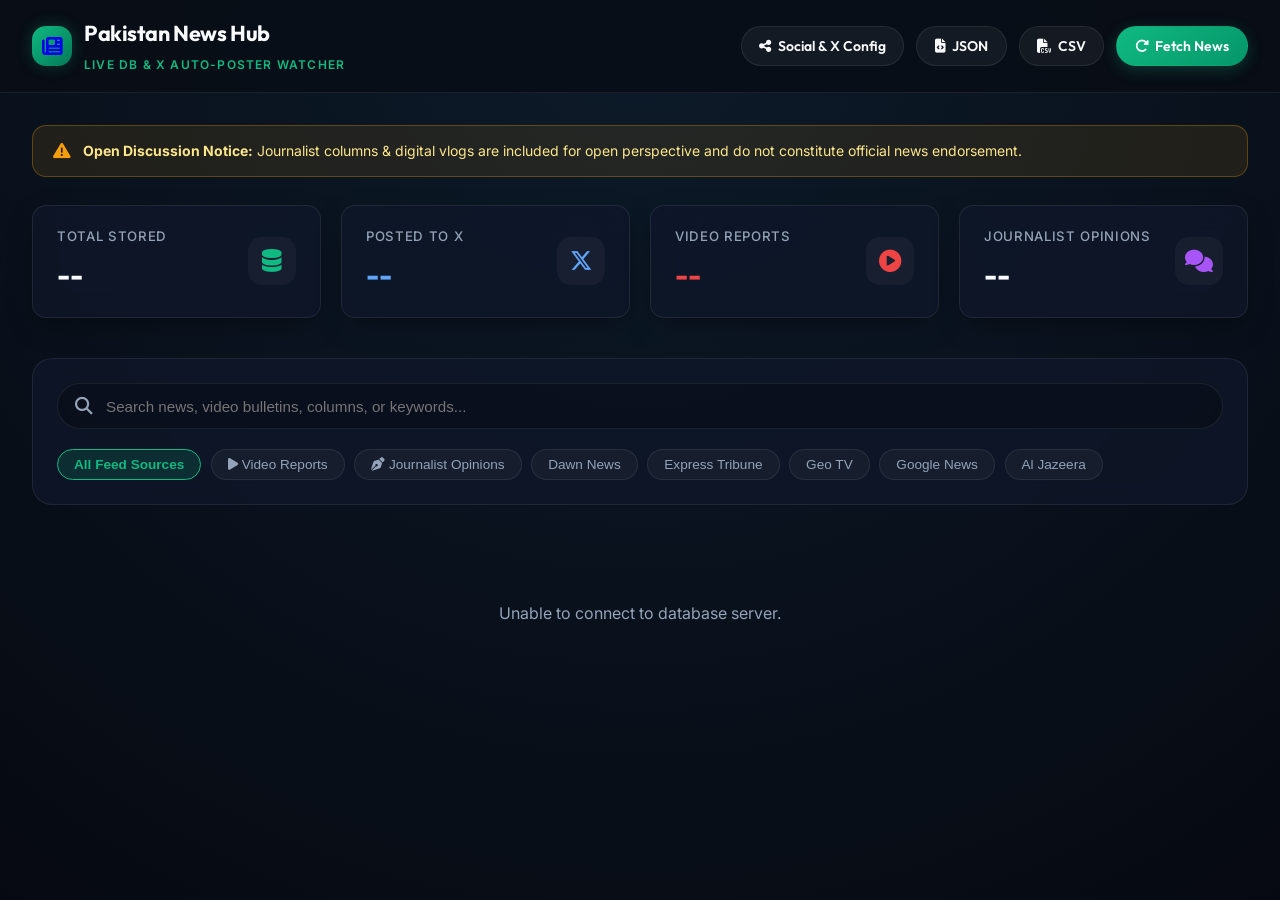
==== index.html @ 7497ad01 "Add static index.html to root for GitHub Pages" ====
<!DOCTYPE html>
<html lang="en">
<head>
  <meta charset="UTF-8">
  <meta name="viewport" content="width=device-width, initial-scale=1.0">
  <title>Pakistan News Hub | Local DB, Video Bulletins & X Auto-Poster</title>
  <meta name="description" content="Latest Pakistan news aggregated from multiple sources, video news bulletins, and journalist opinion columns, with automated X (Twitter) posting.">
  <link rel="stylesheet" href="static/css/style.css">
  <!-- FontAwesome Icons -->
  <link rel="stylesheet" href="https://cdnjs.cloudflare.com/ajax/libs/font-awesome/6.4.0/css/all.min.css">
</head>
<body>

  <!-- Top Navigation Bar -->
  <header class="navbar">
    <a href="#" class="brand">
      <div class="brand-icon">
        <i class="fa-solid fa-newspaper"></i>
      </div>
      <div class="brand-text">
        <h1>Pakistan News Hub</h1>
        <span>Live DB & X Auto-Poster Watcher</span>
      </div>
    </a>
    <div class="nav-actions">
      <button id="btn-social-config" class="btn btn-secondary" title="Social Media Channels Settings">
        <i class="fa-solid fa-share-nodes"></i> Social & X Config
      </button>
      <button id="btn-export-json" class="btn btn-secondary" title="Export as JSON">
        <i class="fa-solid fa-file-code"></i> JSON
      </button>
      <button id="btn-export-csv" class="btn btn-secondary" title="Export as CSV">
        <i class="fa-solid fa-file-csv"></i> CSV
      </button>
      <button id="btn-fetch-news" class="btn btn-primary">
        <i class="fa-solid fa-rotate-right" id="sync-icon"></i> Fetch News
      </button>
    </div>
  </header>

  <!-- Main Container -->
  <main class="container">

    <!-- Non-Endorsement Notice Banner -->
    <div class="disclaimer-banner">
      <i class="fa-solid fa-triangle-exclamation"></i>
      <span><strong>Open Discussion Notice:</strong> Journalist columns & digital vlogs are included for open perspective and do not constitute official news endorsement.</span>
    </div>

    <!-- Metrics Stats Section -->
    <section class="stats-grid" id="stats-section">
      <div class="stat-card">
        <div class="stat-info">
          <div class="stat-label">Total Stored</div>
          <div class="stat-value" id="stat-total-articles">--</div>
        </div>
        <div class="stat-icon"><i class="fa-solid fa-database"></i></div>
      </div>
      <div class="stat-card">
        <div class="stat-info">
          <div class="stat-label">Posted to X</div>
          <div class="stat-value" id="stat-posted-twitter" style="color: #60a5fa;">--</div>
        </div>
        <div class="stat-icon" style="color: #60a5fa;"><i class="fa-brands fa-x-twitter"></i></div>
      </div>
      <div class="stat-card">
        <div class="stat-info">
          <div class="stat-label">Video Reports</div>
          <div class="stat-value" id="stat-video-articles" style="color: var(--accent-red, #ef4444);">--</div>
        </div>
        <div class="stat-icon" style="color: #ef4444;"><i class="fa-solid fa-circle-play"></i></div>
      </div>
      <div class="stat-card">
        <div class="stat-info">
          <div class="stat-label">Journalist Opinions</div>
          <div class="stat-value" id="stat-opinion-articles">--</div>
        </div>
        <div class="stat-icon" style="color: var(--accent-purple);"><i class="fa-solid fa-comments"></i></div>
      </div>
    </section>

    <!-- Search & Source Filter Controls -->
    <section class="controls-card">
      <div class="search-box">
        <i class="fa-solid fa-magnifying-glass search-icon"></i>
        <input type="text" id="search-input" placeholder="Search news, video bulletins, columns, or keywords..." autocomplete="off">
      </div>
      <div class="filter-pills" id="source-filters">
        <button class="pill active" data-source="All">All Feed Sources</button>
        <button class="pill video-pill" data-video="true"><i class="fa-solid fa-play"></i> Video Reports</button>
        <button class="pill opinion-pill" data-opinion="true"><i class="fa-solid fa-pen-nib"></i> Journalist Opinions</button>
        <button class="pill" data-source="Dawn News">Dawn News</button>
        <button class="pill" data-source="The Express Tribune">Express Tribune</button>
        <button class="pill" data-source="Geo TV">Geo TV</button>
        <button class="pill" data-source="Google News (Pakistan)">Google News</button>
        <button class="pill" data-source="Al Jazeera - Pakistan">Al Jazeera</button>
      </div>
    </section>

    <!-- News Grid Container -->
    <section>
      <div class="news-grid" id="news-grid">
        <!-- Rendered dynamically by app.js -->
        <div class="loading-state">
          <div class="spinner"></div>
          <p>Loading news database records...</p>
        </div>
      </div>
    </section>

  </main>

  <!-- Article Detail & Video Modal -->
  <div class="modal-overlay" id="article-modal">
    <div class="modal-content">
      <button class="modal-close" id="modal-close-btn">&times;</button>
      <div id="modal-body">
        <!-- Filled dynamically -->
      </div>
    </div>
  </div>

  <!-- Social & X Config Modal -->
  <div class="modal-overlay" id="config-modal">
    <div class="modal-content" style="max-width: 680px;">
      <button class="modal-close" id="config-close-btn">&times;</button>
      <h2 style="font-family: 'Outfit'; font-size: 1.4rem; margin-bottom: 1.5rem; color: #fff;">
        <i class="fa-solid fa-sliders" style="color: var(--primary);"></i> Social Media & X (Twitter) API Configuration
      </h2>
      <form id="social-config-form">
        
        <div style="background: rgba(0, 0, 0, 0.25); border: 1px solid var(--border-color); border-radius: 12px; padding: 1.25rem; margin-bottom: 1.25rem;">
          <h3 style="font-size: 1rem; color: #60a5fa; margin-bottom: 0.75rem;"><i class="fa-brands fa-x-twitter"></i> X (Twitter) API Credentials</h3>
          <div style="display: grid; grid-template-columns: 1fr 1fr; gap: 0.75rem; margin-bottom: 0.75rem;">
            <div>
              <label style="font-size: 0.75rem; color: var(--text-dim);">API Key (Consumer Key)</label>
              <input type="text" id="cfg-tw-key" placeholder="API Key" class="form-input" style="width: 100%; padding: 0.65rem; background: rgba(0,0,0,0.3); border: 1px solid var(--border-color); border-radius: 8px; color: #fff;">
            </div>
            <div>
              <label style="font-size: 0.75rem; color: var(--text-dim);">API Secret (Consumer Secret)</label>
              <input type="password" id="cfg-tw-secret" placeholder="API Key Secret" class="form-input" style="width: 100%; padding: 0.65rem; background: rgba(0,0,0,0.3); border: 1px solid var(--border-color); border-radius: 8px; color: #fff;">
            </div>
          </div>
          <div style="display: grid; grid-template-columns: 1fr 1fr; gap: 0.75rem;">
            <div>
              <label style="font-size: 0.75rem; color: var(--text-dim);">Access Token</label>
              <input type="text" id="cfg-tw-token" placeholder="Access Token" class="form-input" style="width: 100%; padding: 0.65rem; background: rgba(0,0,0,0.3); border: 1px solid var(--border-color); border-radius: 8px; color: #fff;">
            </div>
            <div>
              <label style="font-size: 0.75rem; color: var(--text-dim);">Access Token Secret</label>
              <input type="password" id="cfg-tw-toksecret" placeholder="Access Token Secret" class="form-input" style="width: 100%; padding: 0.65rem; background: rgba(0,0,0,0.3); border: 1px solid var(--border-color); border-radius: 8px; color: #fff;">
            </div>
          </div>
        </div>

        <div class="form-group" style="margin-bottom: 1.25rem;">
          <label style="display: block; font-size: 0.85rem; color: var(--text-muted); margin-bottom: 0.4rem;">Hashtags</label>
          <input type="text" id="cfg-hashtags" class="form-input" style="width: 100%; padding: 0.75rem; background: rgba(0,0,0,0.3); border: 1px solid var(--border-color); border-radius: 8px; color: #fff;">
        </div>

        <div style="border-top: 1px solid var(--border-color); padding-top: 1rem; margin-top: 1rem;">
          <h3 style="font-size: 1rem; color: var(--primary); margin-bottom: 0.75rem;"><i class="fa-brands fa-telegram"></i> Telegram Channel Bot</h3>
          <div style="display: grid; grid-template-columns: 1fr 1fr; gap: 0.75rem;">
            <input type="text" id="cfg-tg-token" placeholder="Bot Token (e.g. 123456:ABC...)" class="form-input" style="padding: 0.65rem; background: rgba(0,0,0,0.3); border: 1px solid var(--border-color); border-radius: 8px; color: #fff;">
            <input type="text" id="cfg-tg-chat" placeholder="Chat ID / Channel @Username" class="form-input" style="padding: 0.65rem; background: rgba(0,0,0,0.3); border: 1px solid var(--border-color); border-radius: 8px; color: #fff;">
          </div>
        </div>

        <div style="border-top: 1px solid var(--border-color); padding-top: 1rem; margin-top: 1rem;">
          <h3 style="font-size: 1rem; color: #7289da; margin-bottom: 0.75rem;"><i class="fa-brands fa-discord"></i> Discord Webhook</h3>
          <input type="text" id="cfg-discord-url" placeholder="Discord Webhook URL (https://discord.com/api/webhooks/...)" class="form-input" style="width: 100%; padding: 0.65rem; background: rgba(0,0,0,0.3); border: 1px solid var(--border-color); border-radius: 8px; color: #fff;">
        </div>

        <div style="border-top: 1px solid var(--border-color); padding-top: 1rem; margin-top: 1rem;">
          <h3 style="font-size: 1rem; color: #e01e5a; margin-bottom: 0.75rem;"><i class="fa-brands fa-slack"></i> Slack Webhook</h3>
          <input type="text" id="cfg-slack-url" placeholder="Slack Webhook URL (https://hooks.slack.com/...)" class="form-input" style="width: 100%; padding: 0.65rem; background: rgba(0,0,0,0.3); border: 1px solid var(--border-color); border-radius: 8px; color: #fff;">
        </div>

        <div style="margin-top: 1.75rem; display: flex; justify-content: flex-end; gap: 1rem;">
          <button type="button" class="btn btn-secondary" id="config-cancel-btn">Cancel</button>
          <button type="submit" class="btn btn-primary"><i class="fa-solid fa-floppy-disk"></i> Save Credentials</button>
        </div>
      </form>
    </div>
  </div>

  <!-- Toast Container -->
  <div class="toast-container" id="toast-container"></div>

  <!-- Application Logic -->
  <script src="static/js/app.js"></script>
</body>
</html>
---- static/css/style.css ----
/* Pakistan News Collection & Storage System - Design System */
@import url('https://fonts.googleapis.com/css2?family=Inter:wght@300;400;500;600;700&family=Outfit:wght@400;500;600;700;800&display=swap');

:root {
  --bg-dark: #090d16;
  --bg-gradient: radial-gradient(circle at 50% 0%, #0d1b2a 0%, #060911 100%);
  --card-bg: rgba(15, 23, 42, 0.75);
  --card-hover-bg: rgba(30, 41, 59, 0.85);
  --border-color: rgba(255, 255, 255, 0.08);
  --border-glow: rgba(16, 185, 129, 0.4);
  
  --primary: #10b981;
  --primary-hover: #059669;
  --primary-glow: rgba(16, 185, 129, 0.25);
  
  --accent-gold: #f59e0b;
  --accent-blue: #3b82f6;
  --accent-purple: #a855f7;
  --accent-red: #ef4444;
  
  --text-main: #f8fafc;
  --text-muted: #94a3b8;
  --text-dim: #64748b;
  
  --radius-sm: 8px;
  --radius-md: 14px;
  --radius-lg: 20px;
  --radius-pill: 9999px;
  
  --shadow-card: 0 10px 30px -10px rgba(0, 0, 0, 0.5);
  --shadow-glow: 0 0 25px rgba(16, 185, 129, 0.15);
  --transition: all 0.25s cubic-bezier(0.4, 0, 0.2, 1);
}

* {
  box-sizing: border-box;
  margin: 0;
  padding: 0;
}

body {
  font-family: 'Inter', -apple-system, BlinkMacSystemFont, sans-serif;
  background: var(--bg-dark);
  background-image: var(--bg-gradient);
  color: var(--text-main);
  min-height: 100vh;
  line-height: 1.6;
  overflow-x: hidden;
}

/* Header & Navbar */
.navbar {
  position: sticky;
  top: 0;
  z-index: 100;
  background: rgba(9, 13, 22, 0.85);
  backdrop-filter: blur(16px);
  border-bottom: 1px solid var(--border-color);
  padding: 1rem 2rem;
  display: flex;
  justify-content: space-between;
  align-items: center;
}

.brand {
  display: flex;
  align-items: center;
  gap: 0.75rem;
  text-decoration: none;
}

.brand-icon {
  width: 40px;
  height: 40px;
  background: linear-gradient(135deg, #10b981, #047857);
  border-radius: var(--radius-md);
  display: flex;
  align-items: center;
  justify-content: center;
  font-size: 1.3rem;
  box-shadow: 0 0 15px var(--primary-glow);
}

.brand-text h1 {
  font-family: 'Outfit', sans-serif;
  font-size: 1.35rem;
  font-weight: 700;
  color: var(--text-main);
  letter-spacing: -0.02em;
}

.brand-text span {
  font-size: 0.75rem;
  color: var(--primary);
  font-weight: 600;
  text-transform: uppercase;
  letter-spacing: 0.1em;
}

.nav-actions {
  display: flex;
  align-items: center;
  gap: 0.75rem;
}

/* Disclaimer Banner */
.disclaimer-banner {
  background: rgba(245, 158, 11, 0.1);
  border: 1px solid rgba(245, 158, 11, 0.3);
  border-radius: var(--radius-md);
  padding: 0.85rem 1.25rem;
  margin-bottom: 1.75rem;
  display: flex;
  align-items: center;
  gap: 0.75rem;
  font-size: 0.875rem;
  color: #fde68a;
}

.disclaimer-banner i {
  font-size: 1.1rem;
  color: var(--accent-gold);
}

/* Buttons */
.btn {
  font-family: 'Outfit', sans-serif;
  font-size: 0.875rem;
  font-weight: 600;
  padding: 0.6rem 1.1rem;
  border-radius: var(--radius-pill);
  border: 1px solid transparent;
  cursor: pointer;
  display: inline-flex;
  align-items: center;
  gap: 0.4rem;
  transition: var(--transition);
}

.btn-sm {
  padding: 0.45rem 0.85rem;
  font-size: 0.8rem;
}

.btn-primary {
  background: linear-gradient(135deg, var(--primary), var(--primary-hover));
  color: #ffffff;
  box-shadow: 0 4px 15px var(--primary-glow);
}

.btn-primary:hover {
  transform: translateY(-2px);
  box-shadow: 0 6px 20px rgba(16, 185, 129, 0.4);
}

.btn-secondary {
  background: rgba(255, 255, 255, 0.05);
  color: var(--text-main);
  border-color: var(--border-color);
}

.btn-secondary:hover {
  background: rgba(255, 255, 255, 0.1);
  border-color: rgba(255, 255, 255, 0.2);
}

.btn:disabled {
  opacity: 0.6;
  cursor: not-allowed;
  transform: none !important;
}

/* Social Media Share Icons */
.btn-social-icon {
  width: 30px;
  height: 30px;
  border-radius: 50%;
  background: rgba(255, 255, 255, 0.06);
  border: 1px solid var(--border-color);
  color: var(--text-muted);
  display: inline-flex;
  align-items: center;
  justify-content: center;
  font-size: 0.85rem;
  text-decoration: none;
  transition: var(--transition);
}

.btn-social-icon:hover {
  transform: translateY(-2px);
  color: #fff;
}

.btn-social-icon.twitter:hover { background: #000; border-color: #555; }
.btn-social-icon.telegram:hover { background: #0088cc; border-color: #0088cc; }
.btn-social-icon.whatsapp:hover { background: #25d366; border-color: #25d366; }
.btn-social-icon.linkedin:hover { background: #0a66c2; border-color: #0a66c2; }
.btn-social-icon.facebook:hover { background: #1877f2; border-color: #1877f2; }

/* Main Container */
.container {
  max-width: 1400px;
  margin: 0 auto;
  padding: 2rem;
}

/* Hero & Stats Bar */
.stats-grid {
  display: grid;
  grid-template-columns: repeat(auto-fit, minmax(240px, 1fr));
  gap: 1.25rem;
  margin-bottom: 2.5rem;
}

.stat-card {
  background: var(--card-bg);
  backdrop-filter: blur(12px);
  border: 1px solid var(--border-color);
  border-radius: var(--radius-md);
  padding: 1.25rem 1.5rem;
  display: flex;
  align-items: center;
  justify-content: space-between;
  box-shadow: var(--shadow-card);
  transition: var(--transition);
}

.stat-card:hover {
  border-color: var(--border-glow);
  transform: translateY(-3px);
}

.stat-info .stat-label {
  font-size: 0.825rem;
  color: var(--text-muted);
  font-weight: 500;
  text-transform: uppercase;
  letter-spacing: 0.05em;
  margin-bottom: 0.25rem;
}

.stat-info .stat-value {
  font-family: 'Outfit', sans-serif;
  font-size: 1.8rem;
  font-weight: 700;
  color: var(--text-main);
}

.stat-icon {
  width: 48px;
  height: 48px;
  border-radius: var(--radius-md);
  background: rgba(255, 255, 255, 0.04);
  display: flex;
  align-items: center;
  justify-content: center;
  font-size: 1.4rem;
  color: var(--primary);
}

/* Controls Bar (Search & Source Filter) */
.controls-card {
  background: var(--card-bg);
  backdrop-filter: blur(12px);
  border: 1px solid var(--border-color);
  border-radius: var(--radius-lg);
  padding: 1.5rem;
  margin-bottom: 2rem;
  display: flex;
  flex-direction: column;
  gap: 1.25rem;
}

.search-box {
  position: relative;
  width: 100%;
}

.search-box input {
  width: 100%;
  padding: 0.85rem 1.25rem 0.85rem 3rem;
  background: rgba(0, 0, 0, 0.25);
  border: 1px solid var(--border-color);
  border-radius: var(--radius-pill);
  color: var(--text-main);
  font-size: 0.95rem;
  outline: none;
  transition: var(--transition);
}

.search-box input:focus {
  border-color: var(--primary);
  box-shadow: 0 0 15px var(--primary-glow);
}

.search-box .search-icon {
  position: absolute;
  left: 1.1rem;
  top: 50%;
  transform: translateY(-50%);
  color: var(--text-muted);
  font-size: 1.1rem;
}

.filter-pills {
  display: flex;
  align-items: center;
  gap: 0.6rem;
  flex-wrap: wrap;
}

.pill {
  padding: 0.45rem 1rem;
  border-radius: var(--radius-pill);
  background: rgba(255, 255, 255, 0.04);
  border: 1px solid var(--border-color);
  color: var(--text-muted);
  font-size: 0.85rem;
  font-weight: 500;
  cursor: pointer;
  transition: var(--transition);
}

.pill:hover {
  background: rgba(255, 255, 255, 0.08);
  color: var(--text-main);
}

.pill.active {
  background: rgba(16, 185, 129, 0.15);
  border-color: var(--primary);
  color: var(--primary);
  font-weight: 600;
}

.pill.opinion-pill.active {
  background: rgba(168, 85, 247, 0.2);
  border-color: var(--accent-purple);
  color: #e9d5ff;
}

.pill.video-pill.active {
  background: rgba(239, 68, 68, 0.2);
  border-color: var(--accent-red);
  color: #fca5a5;
}

/* News Grid Layout */
.news-grid {
  display: grid;
  grid-template-columns: repeat(auto-fill, minmax(340px, 1fr));
  gap: 1.75rem;
  margin-bottom: 3rem;
}

.news-card {
  background: var(--card-bg);
  backdrop-filter: blur(12px);
  border: 1px solid var(--border-color);
  border-radius: var(--radius-lg);
  overflow: hidden;
  display: flex;
  flex-direction: column;
  box-shadow: var(--shadow-card);
  transition: var(--transition);
  position: relative;
}

.news-card:hover {
  transform: translateY(-6px);
  border-color: rgba(16, 185, 129, 0.35);
  box-shadow: 0 15px 35px -10px rgba(0, 0, 0, 0.7), var(--shadow-glow);
}

.card-media-wrapper {
  position: relative;
  width: 100%;
  height: 190px;
  background: rgba(15, 23, 42, 0.9);
  overflow: hidden;
}

.card-media {
  width: 100%;
  height: 100%;
  object-fit: cover;
  border-bottom: 1px solid var(--border-color);
  transition: var(--transition);
}

.news-card:hover .card-media {
  transform: scale(1.04);
}

.video-play-overlay {
  position: absolute;
  top: 50%;
  left: 50%;
  transform: translate(-50%, -50%);
  width: 46px;
  height: 46px;
  background: rgba(239, 68, 68, 0.85);
  border-radius: 50%;
  display: flex;
  align-items: center;
  justify-content: center;
  color: #fff;
  font-size: 1.2rem;
  box-shadow: 0 0 20px rgba(239, 68, 68, 0.5);
  pointer-events: none;
}

.card-body {
  padding: 1.5rem;
  display: flex;
  flex-direction: column;
  flex-grow: 1;
}

.card-meta {
  display: flex;
  align-items: center;
  justify-content: space-between;
  margin-bottom: 0.75rem;
  font-size: 0.775rem;
}

.source-tag {
  padding: 0.25rem 0.65rem;
  border-radius: var(--radius-pill);
  font-size: 0.725rem;
  font-weight: 700;
  text-transform: uppercase;
  letter-spacing: 0.04em;
  background: rgba(16, 185, 129, 0.12);
  color: var(--primary);
  border: 1px solid rgba(16, 185, 129, 0.2);
}

.source-tag.dawn { background: rgba(59, 130, 246, 0.15); color: #60a5fa; border-color: rgba(59, 130, 246, 0.3); }
.source-tag.tribune { background: rgba(245, 158, 11, 0.15); color: #fbbf24; border-color: rgba(245, 158, 11, 0.3); }
.source-tag.geo { background: rgba(239, 68, 68, 0.15); color: #f87171; border-color: rgba(239, 68, 68, 0.3); }
.source-tag.opinion { background: rgba(168, 85, 247, 0.2); color: #c084fc; border-color: rgba(168, 85, 247, 0.4); }
.source-tag.video { background: rgba(239, 68, 68, 0.2); color: #fca5a5; border-color: rgba(239, 68, 68, 0.4); }

.card-time {
  color: var(--text-dim);
  font-weight: 500;
}

.card-title {
  font-family: 'Outfit', sans-serif;
  font-size: 1.15rem;
  font-weight: 600;
  color: var(--text-main);
  line-height: 1.4;
  margin-bottom: 0.75rem;
  display: -webkit-box;
  -webkit-line-clamp: 2;
  -webkit-box-orient: vertical;
  overflow: hidden;
}

.card-snippet {
  font-size: 0.875rem;
  color: var(--text-muted);
  line-height: 1.5;
  margin-bottom: 1rem;
  display: -webkit-box;
  -webkit-line-clamp: 3;
  -webkit-box-orient: vertical;
  overflow: hidden;
  flex-grow: 1;
}

.video-responsive-container {
  position: relative;
  width: 100%;
  padding-bottom: 56.25%; /* 16:9 aspect ratio */
  height: 0;
  overflow: hidden;
  border-radius: 12px;
  margin-bottom: 1.5rem;
  background: #000;
}

.video-responsive-container iframe,
.video-responsive-container video {
  position: absolute;
  top: 0;
  left: 0;
  width: 100%;
  height: 100%;
  border: 0;
}

/* Modal Drawer */
.modal-overlay {
  position: fixed;
  top: 0;
  left: 0;
  width: 100vw;
  height: 100vh;
  background: rgba(0, 0, 0, 0.75);
  backdrop-filter: blur(8px);
  z-index: 1000;
  display: flex;
  align-items: center;
  justify-content: center;
  opacity: 0;
  pointer-events: none;
  transition: opacity 0.3s ease;
}

.modal-overlay.active {
  opacity: 1;
  pointer-events: auto;
}

.modal-content {
  background: #0f172a;
  border: 1px solid var(--border-color);
  border-radius: var(--radius-lg);
  max-width: 720px;
  width: 90%;
  max-height: 85vh;
  overflow-y: auto;
  padding: 2rem;
  position: relative;
  box-shadow: 0 25px 50px -12px rgba(0, 0, 0, 0.8);
}

.modal-close {
  position: absolute;
  top: 1.25rem;
  right: 1.25rem;
  background: rgba(255, 255, 255, 0.08);
  border: none;
  color: var(--text-muted);
  width: 36px;
  height: 36px;
  border-radius: var(--radius-pill);
  cursor: pointer;
  display: flex;
  align-items: center;
  justify-content: center;
  font-size: 1.2rem;
  transition: var(--transition);
}

.modal-close:hover {
  background: rgba(255, 255, 255, 0.2);
  color: var(--text-main);
}

/* Toast Notifications */
.toast-container {
  position: fixed;
  bottom: 2rem;
  right: 2rem;
  z-index: 2000;
  display: flex;
  flex-direction: column;
  gap: 0.75rem;
}

.toast {
  background: var(--card-bg);
  backdrop-filter: blur(16px);
  border: 1px solid var(--primary);
  border-radius: var(--radius-md);
  padding: 1rem 1.25rem;
  color: var(--text-main);
  box-shadow: 0 10px 30px rgba(0, 0, 0, 0.5);
  display: flex;
  align-items: center;
  gap: 0.75rem;
  animation: slideIn 0.3s ease;
}

@keyframes slideIn {
  from { transform: translateX(100%); opacity: 0; }
  to { transform: translateX(0); opacity: 1; }
}

/* Loading & Empty States */
.empty-state, .loading-state {
  text-align: center;
  padding: 4rem 2rem;
  grid-column: 1 / -1;
  color: var(--text-muted);
}

.spinner {
  width: 40px;
  height: 40px;
  border: 3px solid rgba(16, 185, 129, 0.2);
  border-top-color: var(--primary);
  border-radius: 50%;
  animation: spin 0.8s linear infinite;
  margin: 0 auto 1rem auto;
}

@keyframes spin {
  to { transform: rotate(360deg); }
}

@media (max-width: 768px) {
  .navbar { padding: 1rem; }
  .container { padding: 1rem; }
  .controls-card { padding: 1rem; }
}
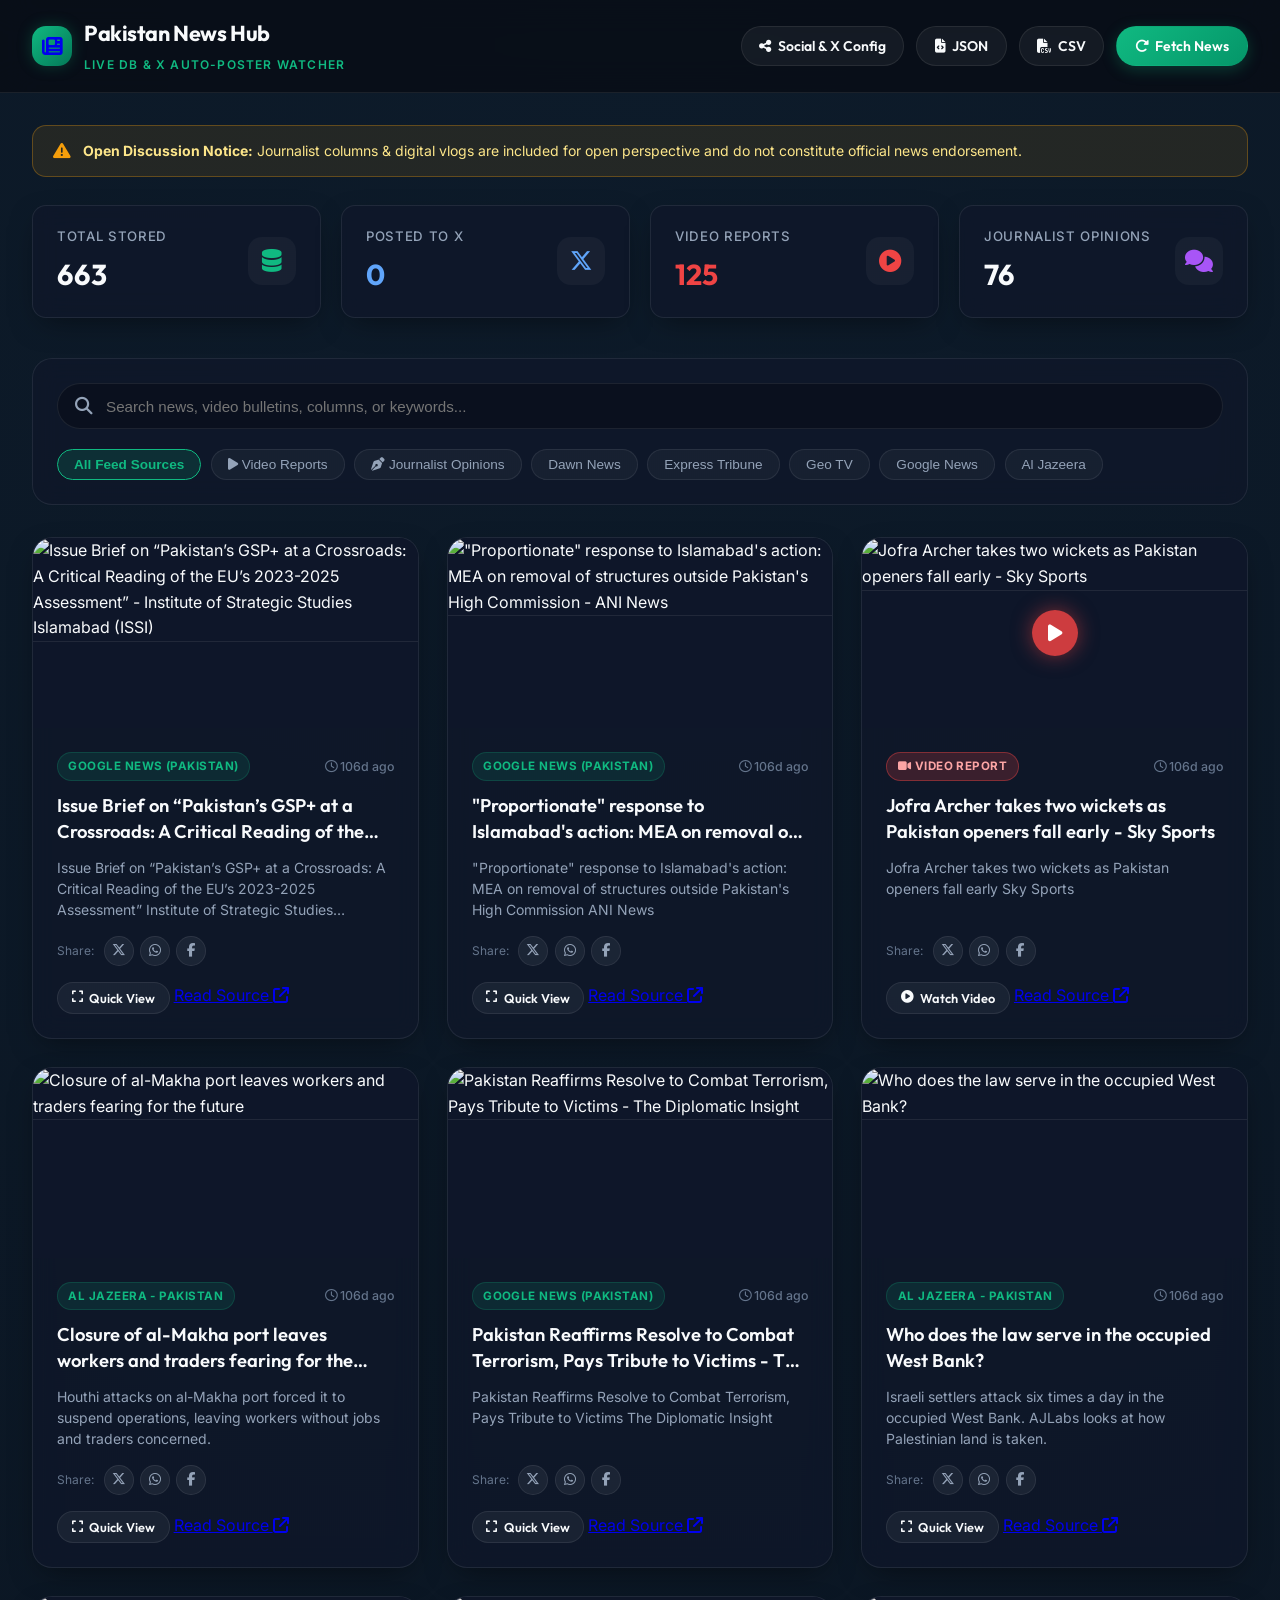
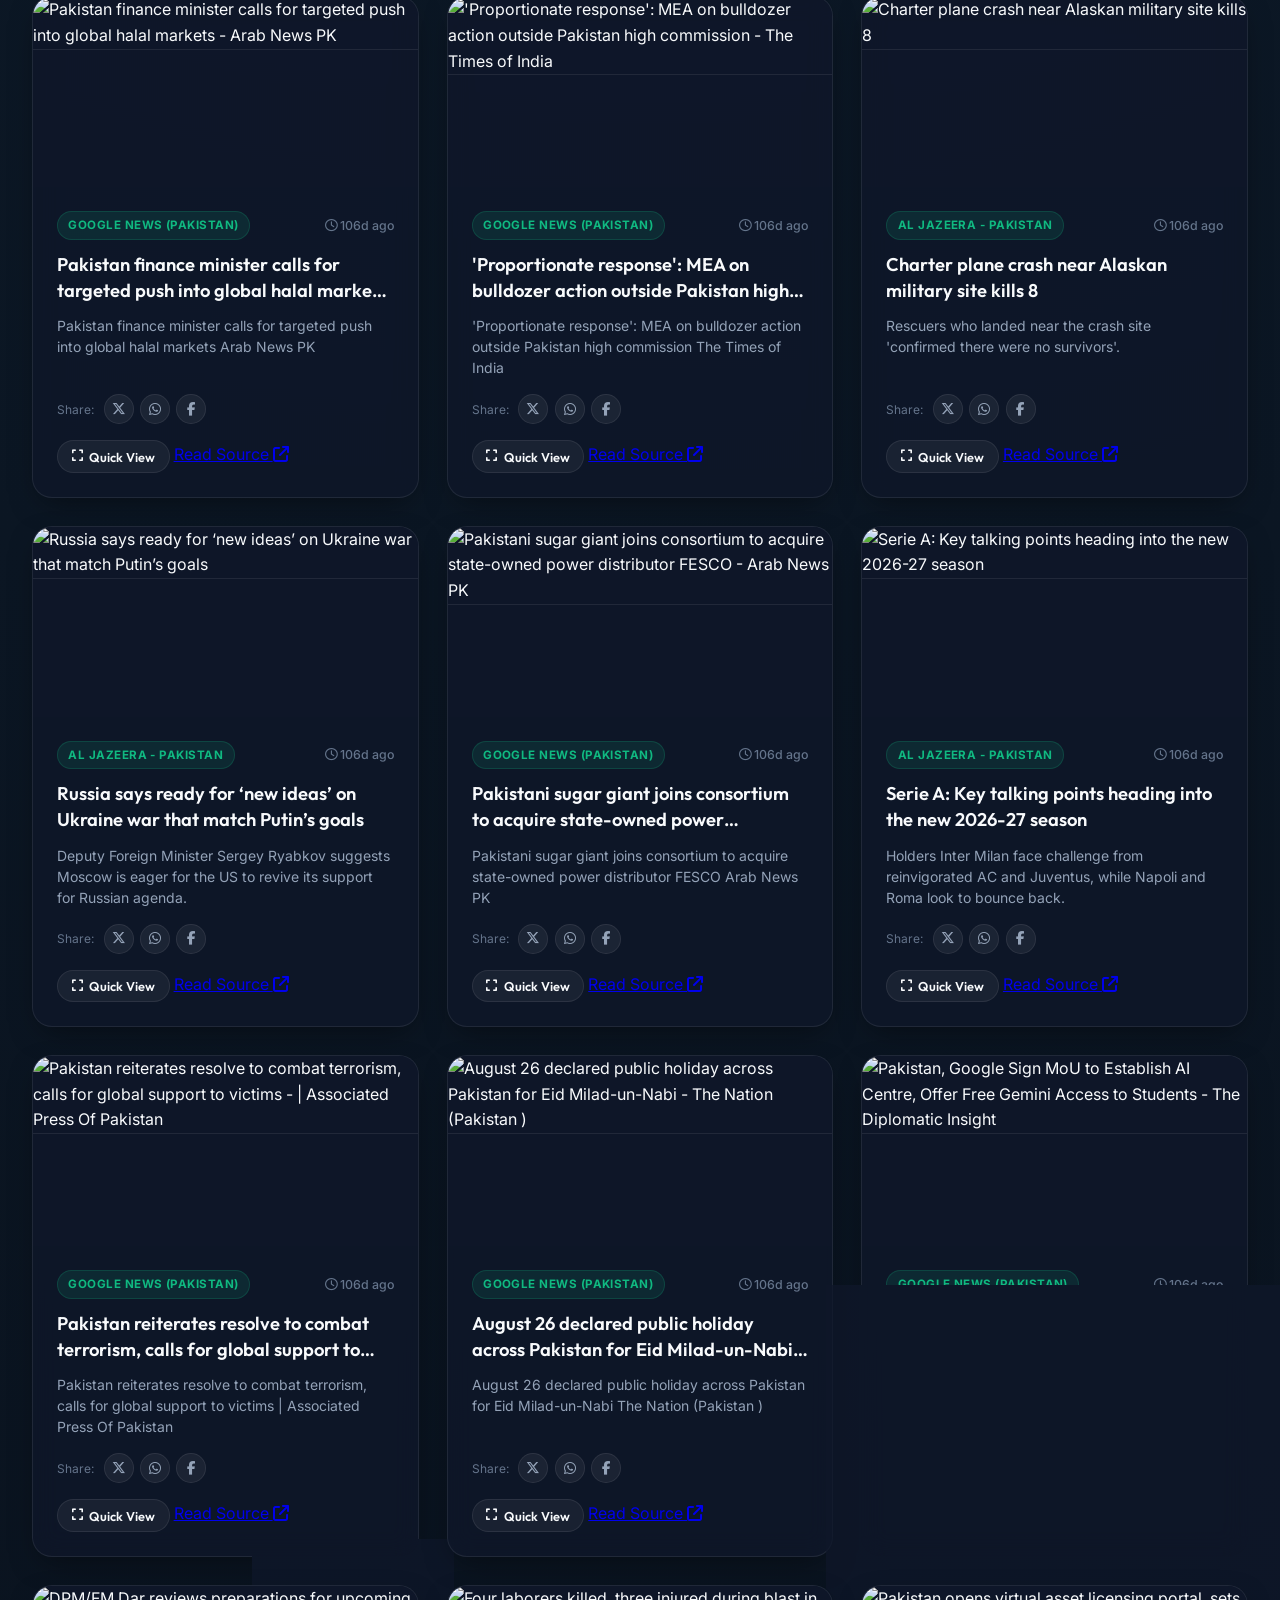
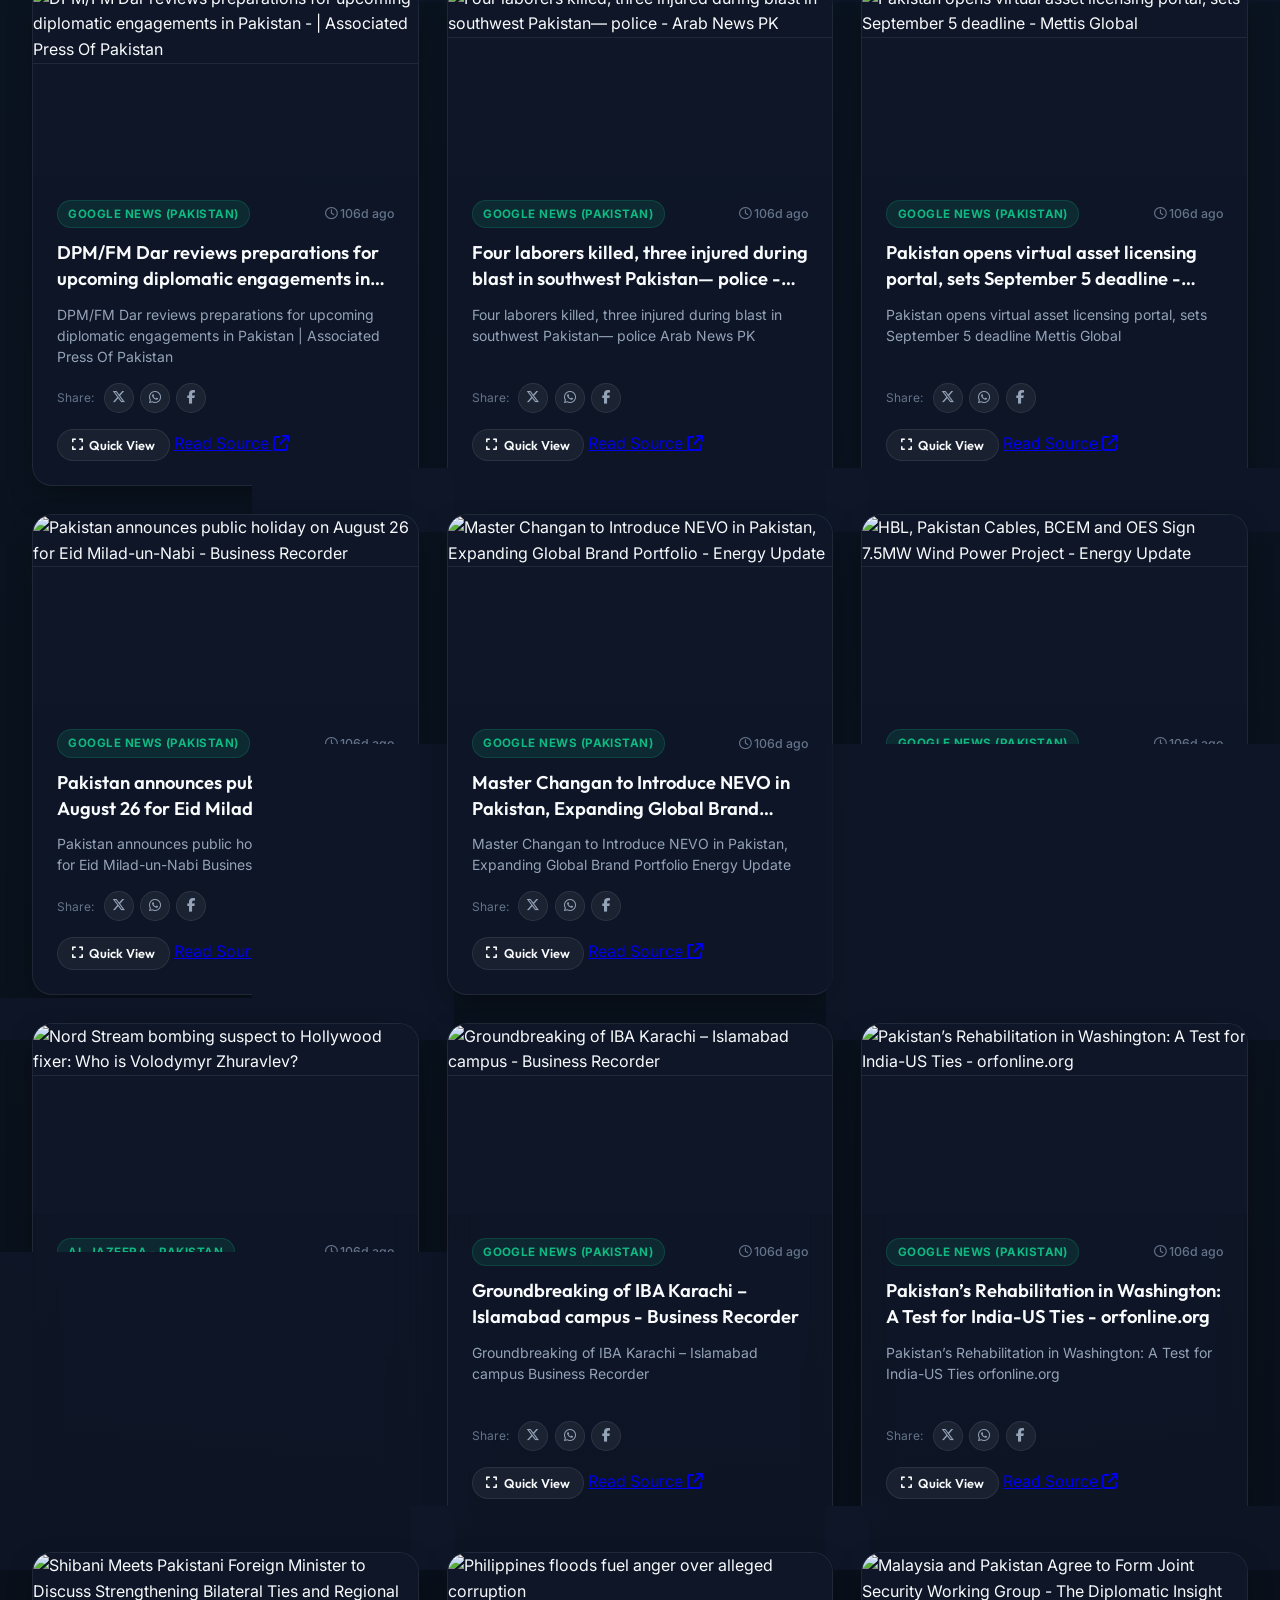
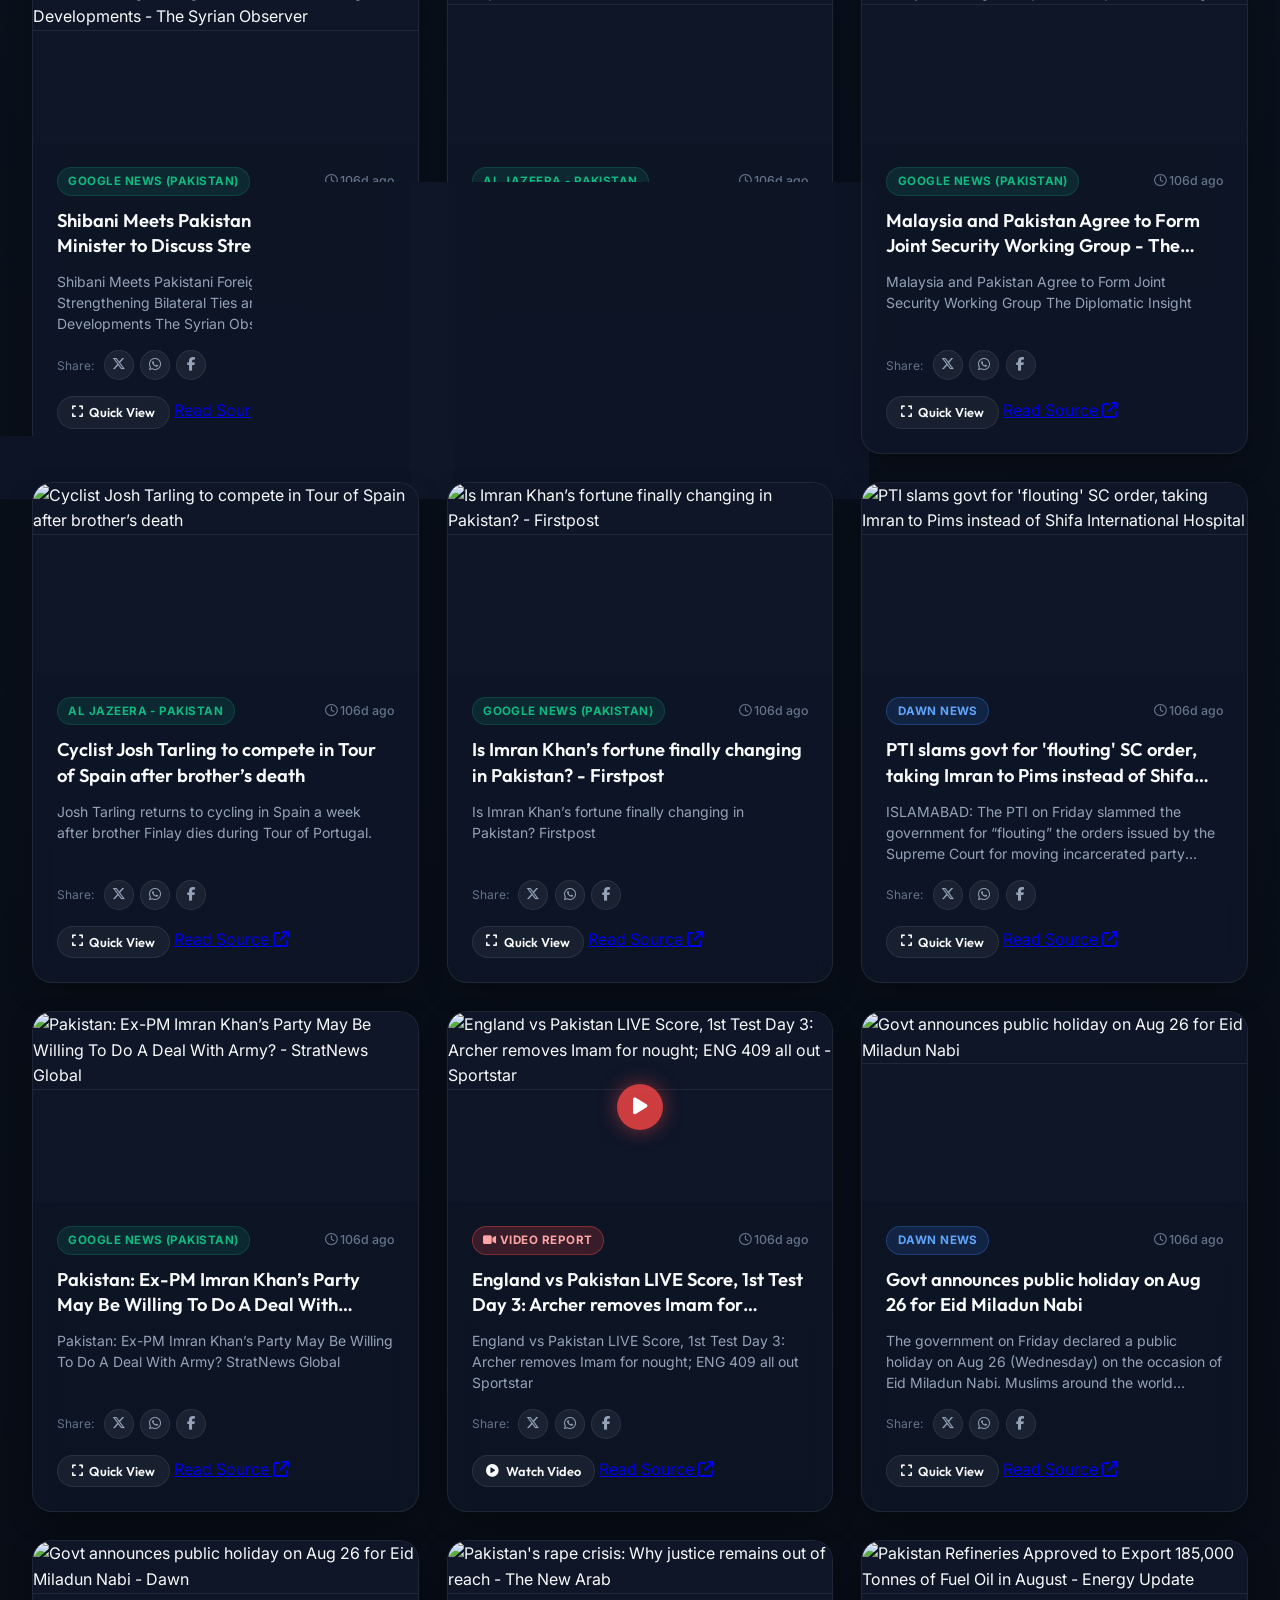
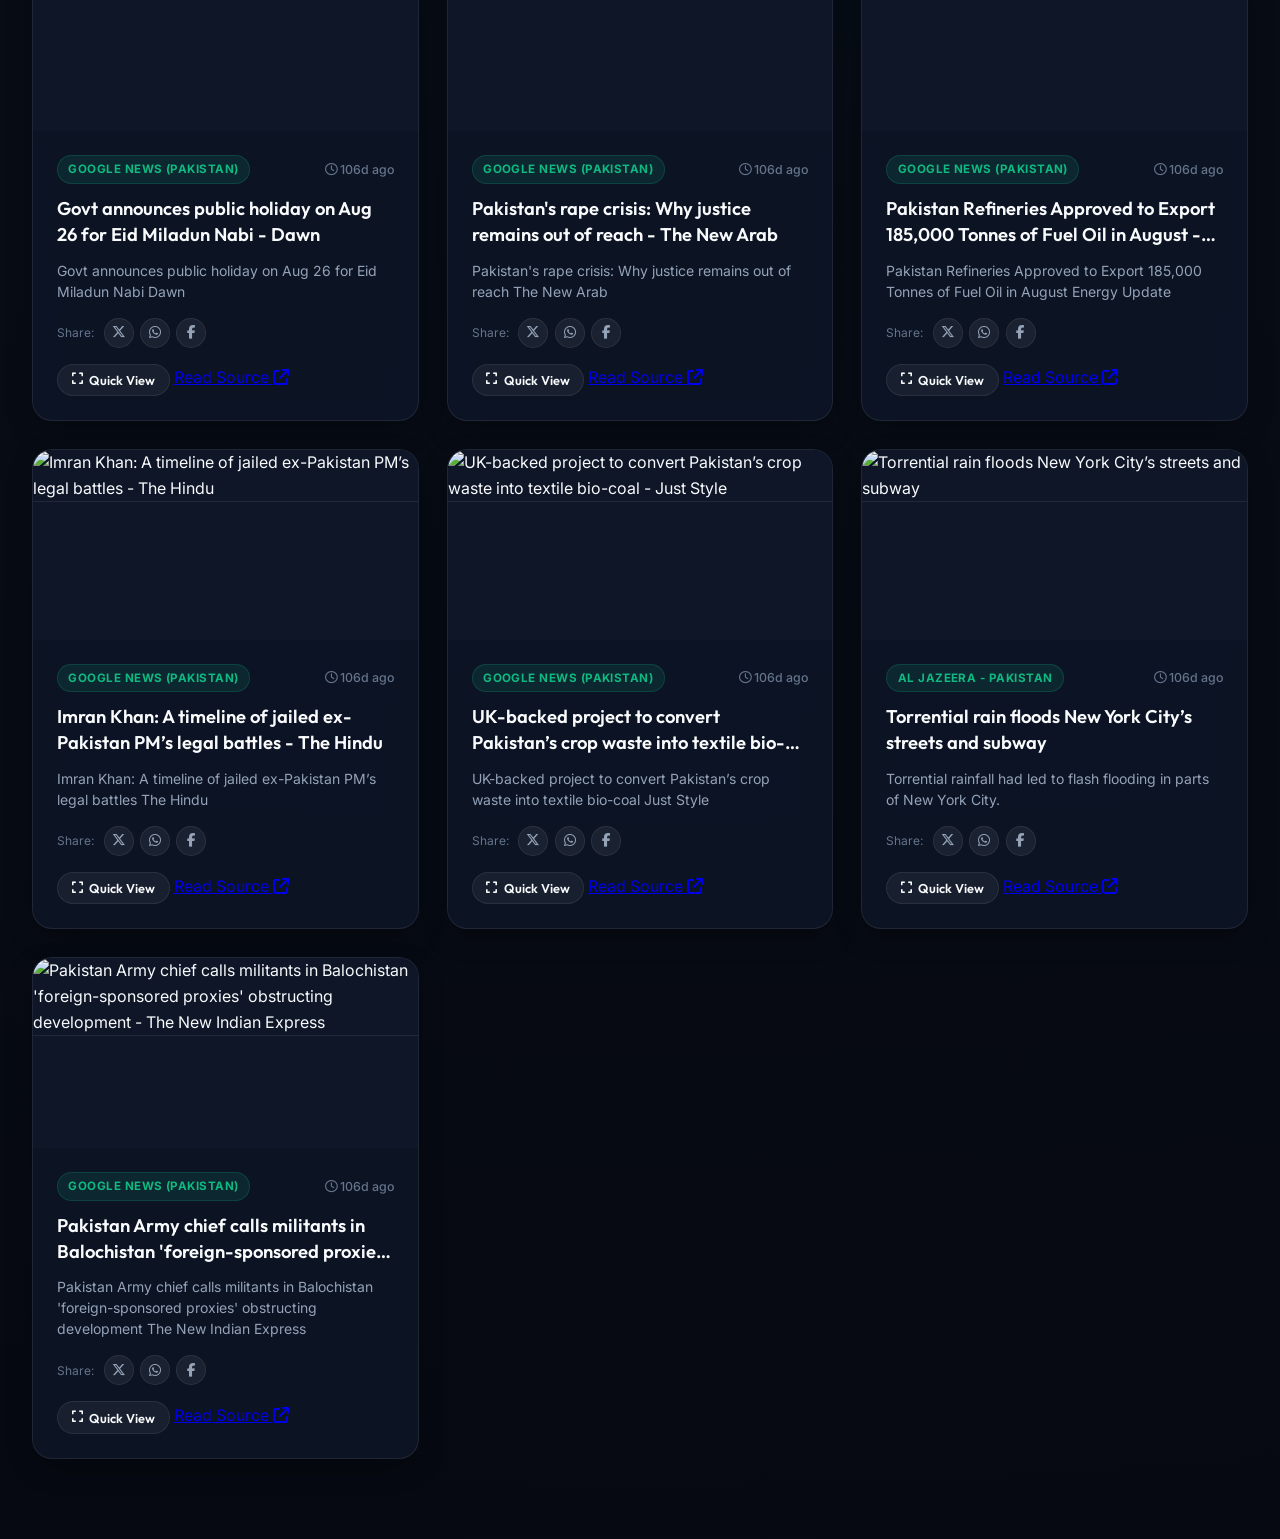
==== commit d3a8ec52: "Cache bust app.js" ====
--- a/index.html
+++ b/index.html
@@ -188,6 +188,6 @@
   <div class="toast-container" id="toast-container"></div>
 
   <!-- Application Logic -->
-  <script src="static/js/app.js"></script>
+  <script src="static/js/app.js?v=2"></script>
 </body>
 </html>
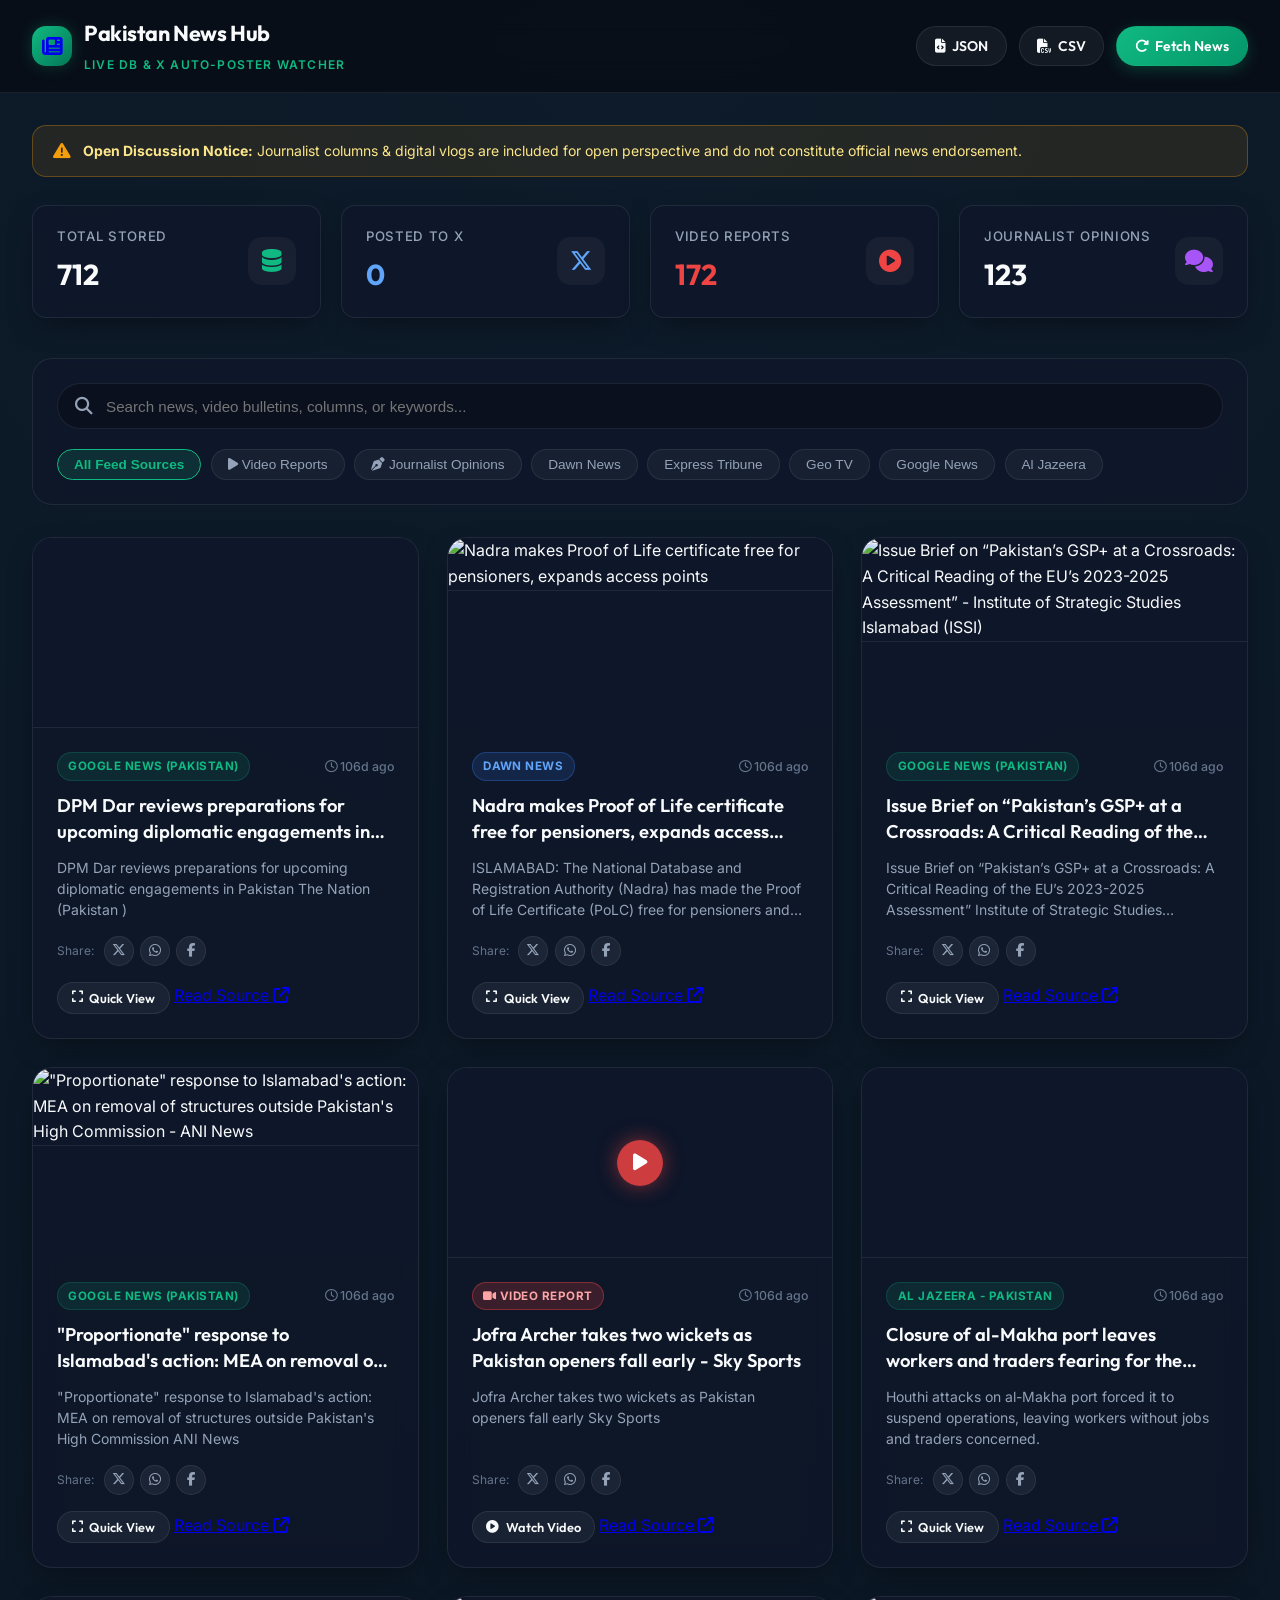
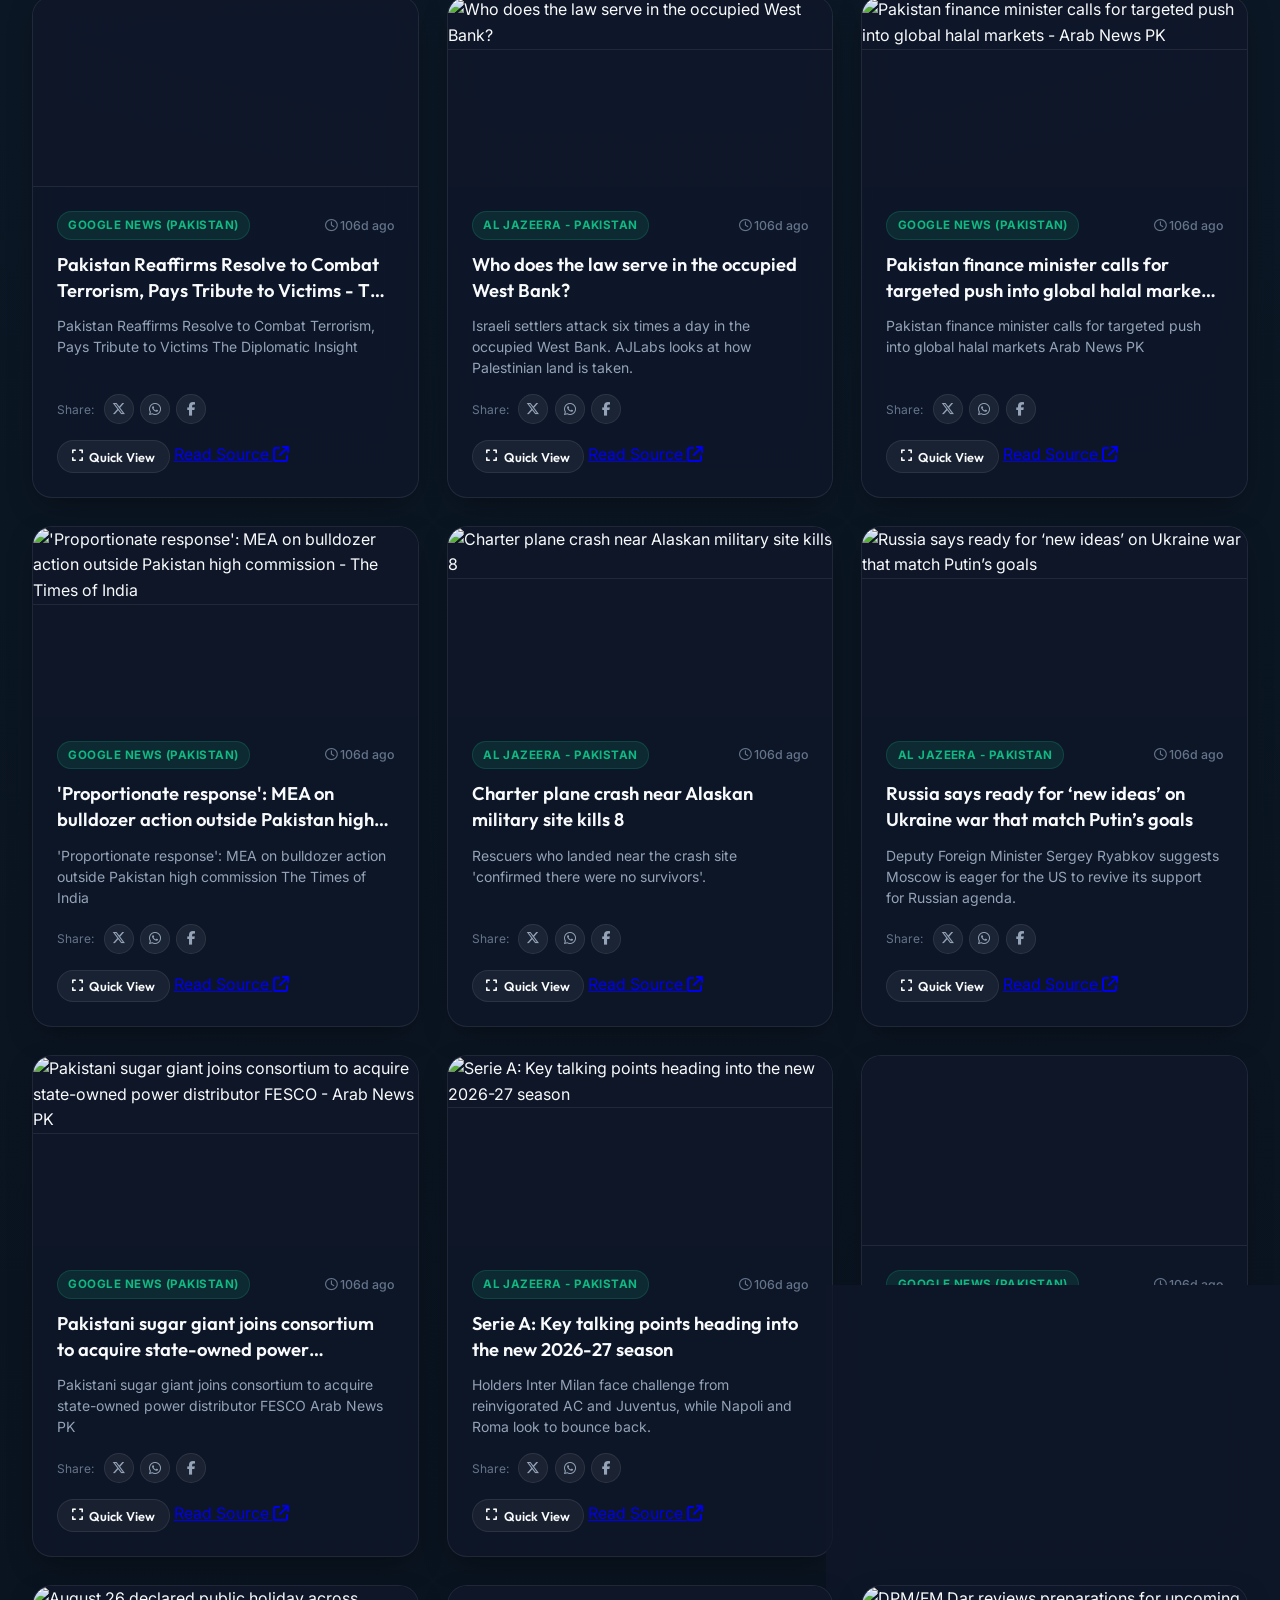
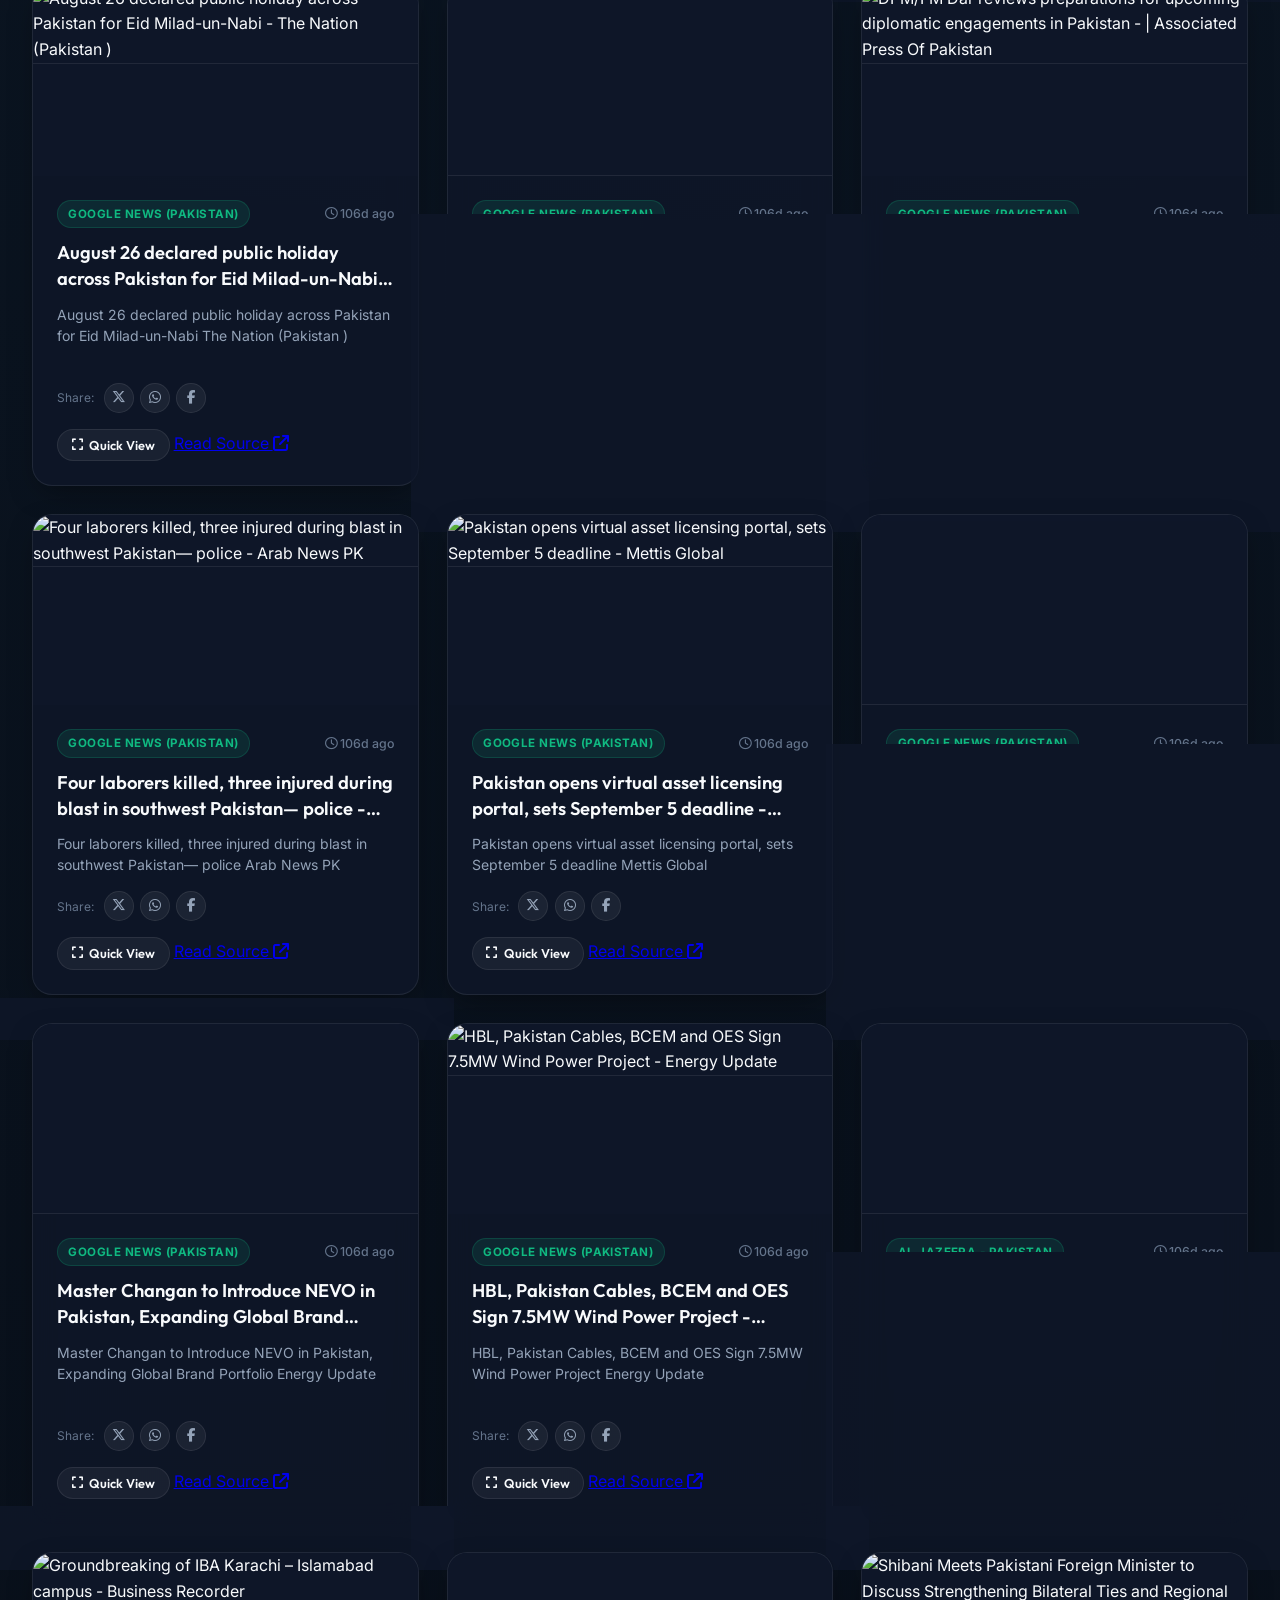
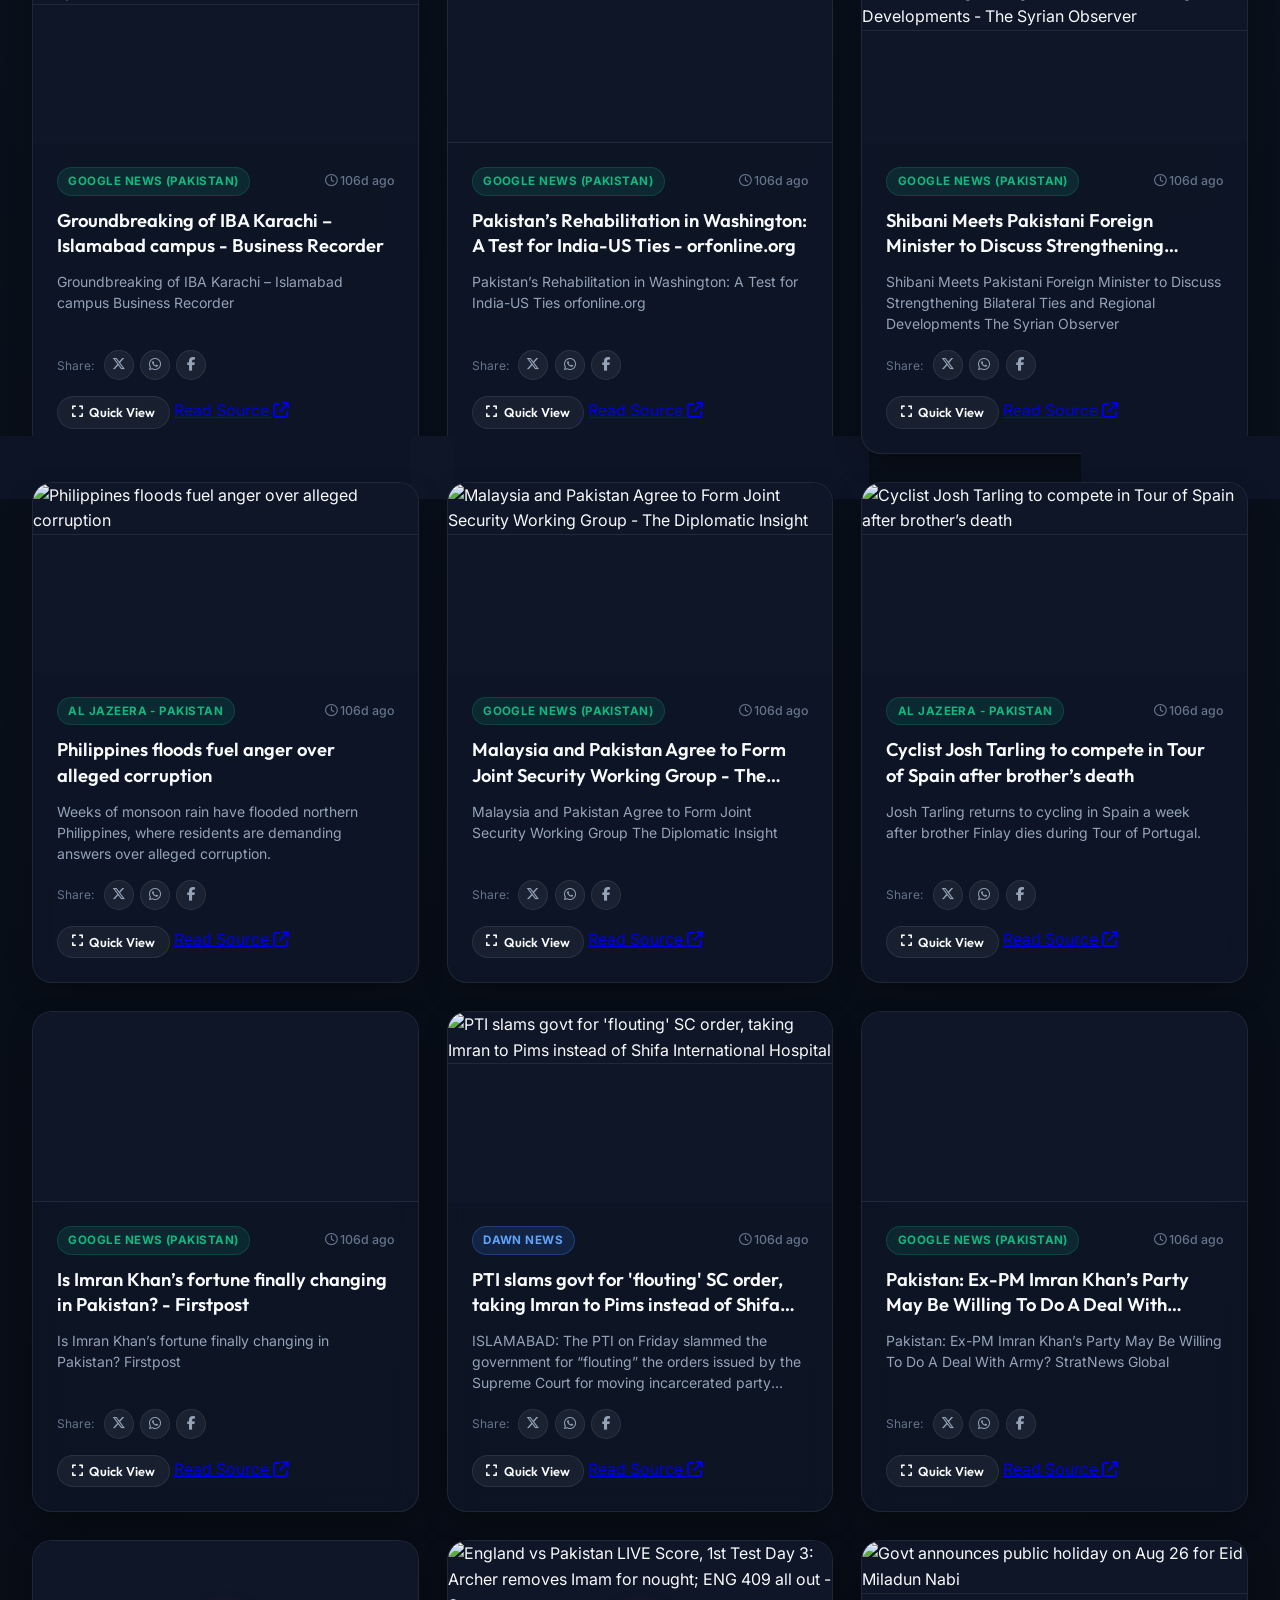
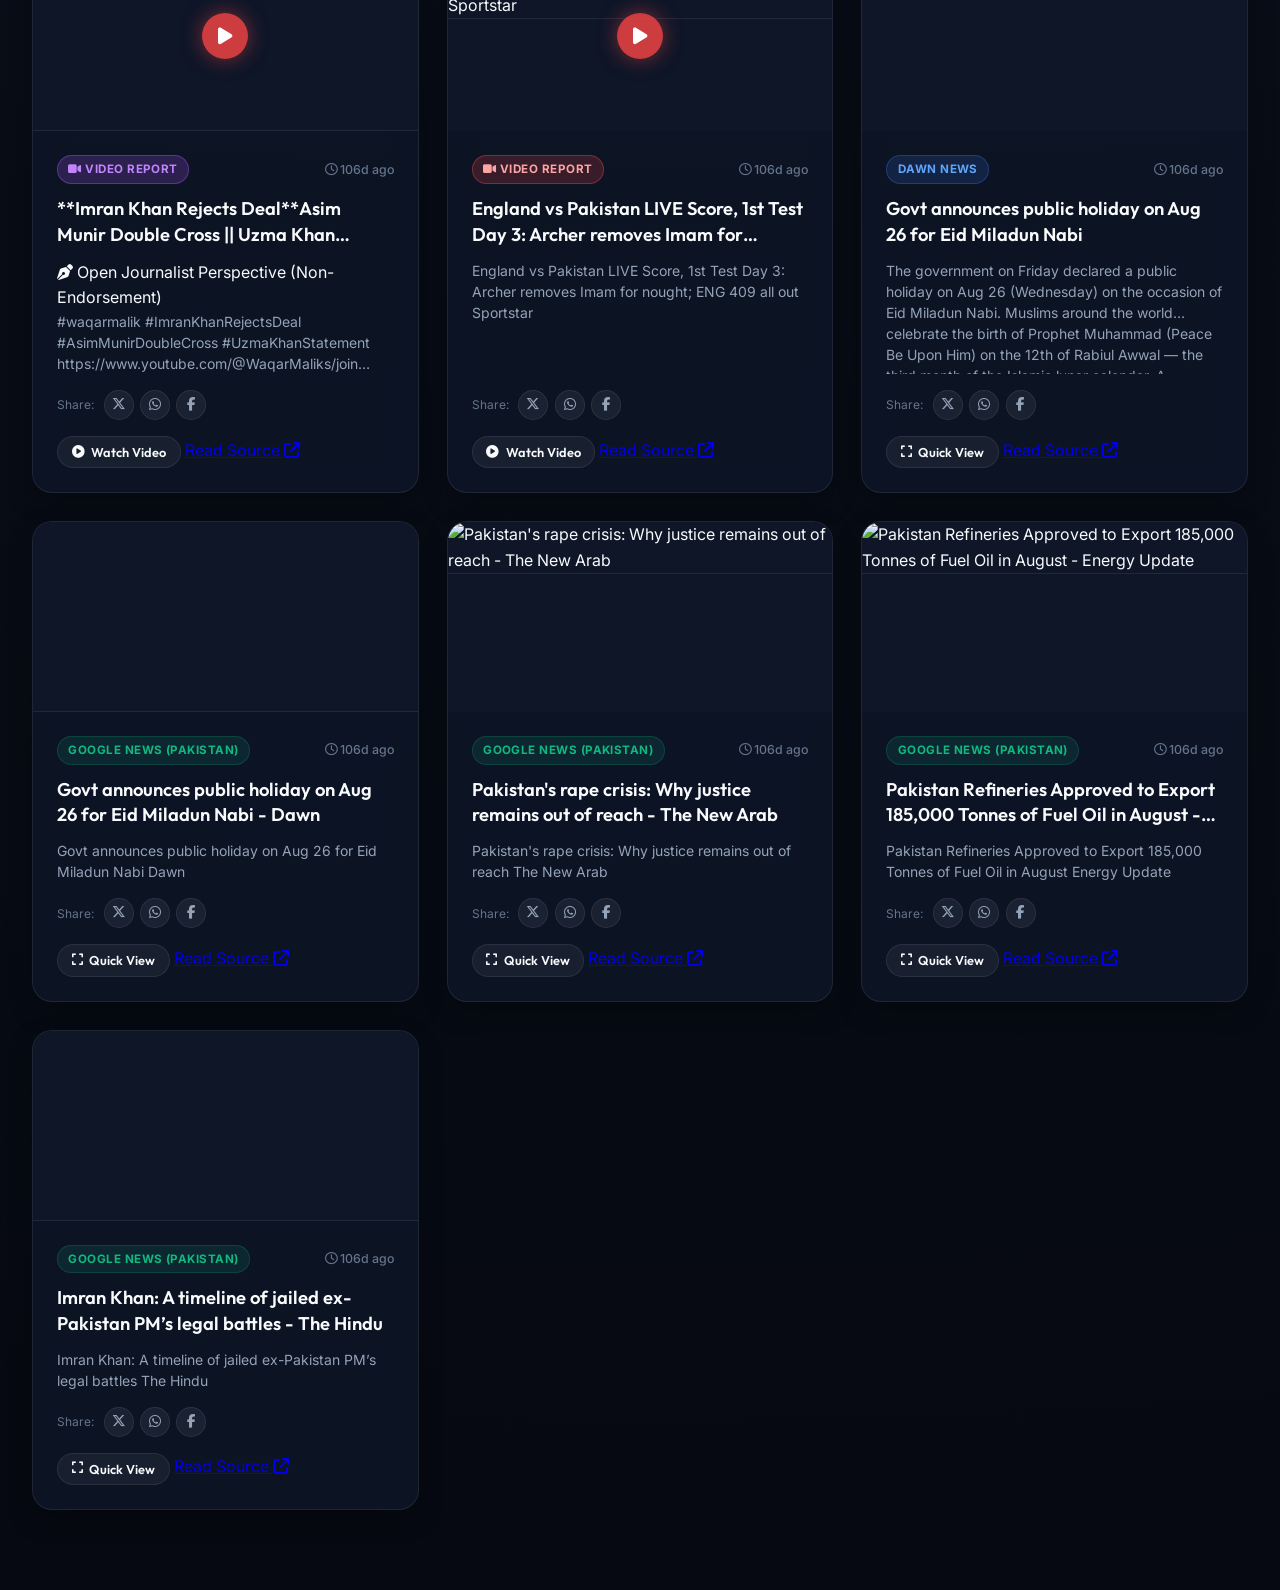
==== commit 09dbe215: "Hide Social & X Config button" ====
--- a/index.html
+++ b/index.html
@@ -23,7 +23,7 @@
       </div>
     </a>
     <div class="nav-actions">
-      <button id="btn-social-config" class="btn btn-secondary" title="Social Media Channels Settings">
+      <button id="btn-social-config" class="btn btn-secondary" title="Social Media Channels Settings" style="display: none;">
         <i class="fa-solid fa-share-nodes"></i> Social & X Config
       </button>
       <button id="btn-export-json" class="btn btn-secondary" title="Export as JSON">
